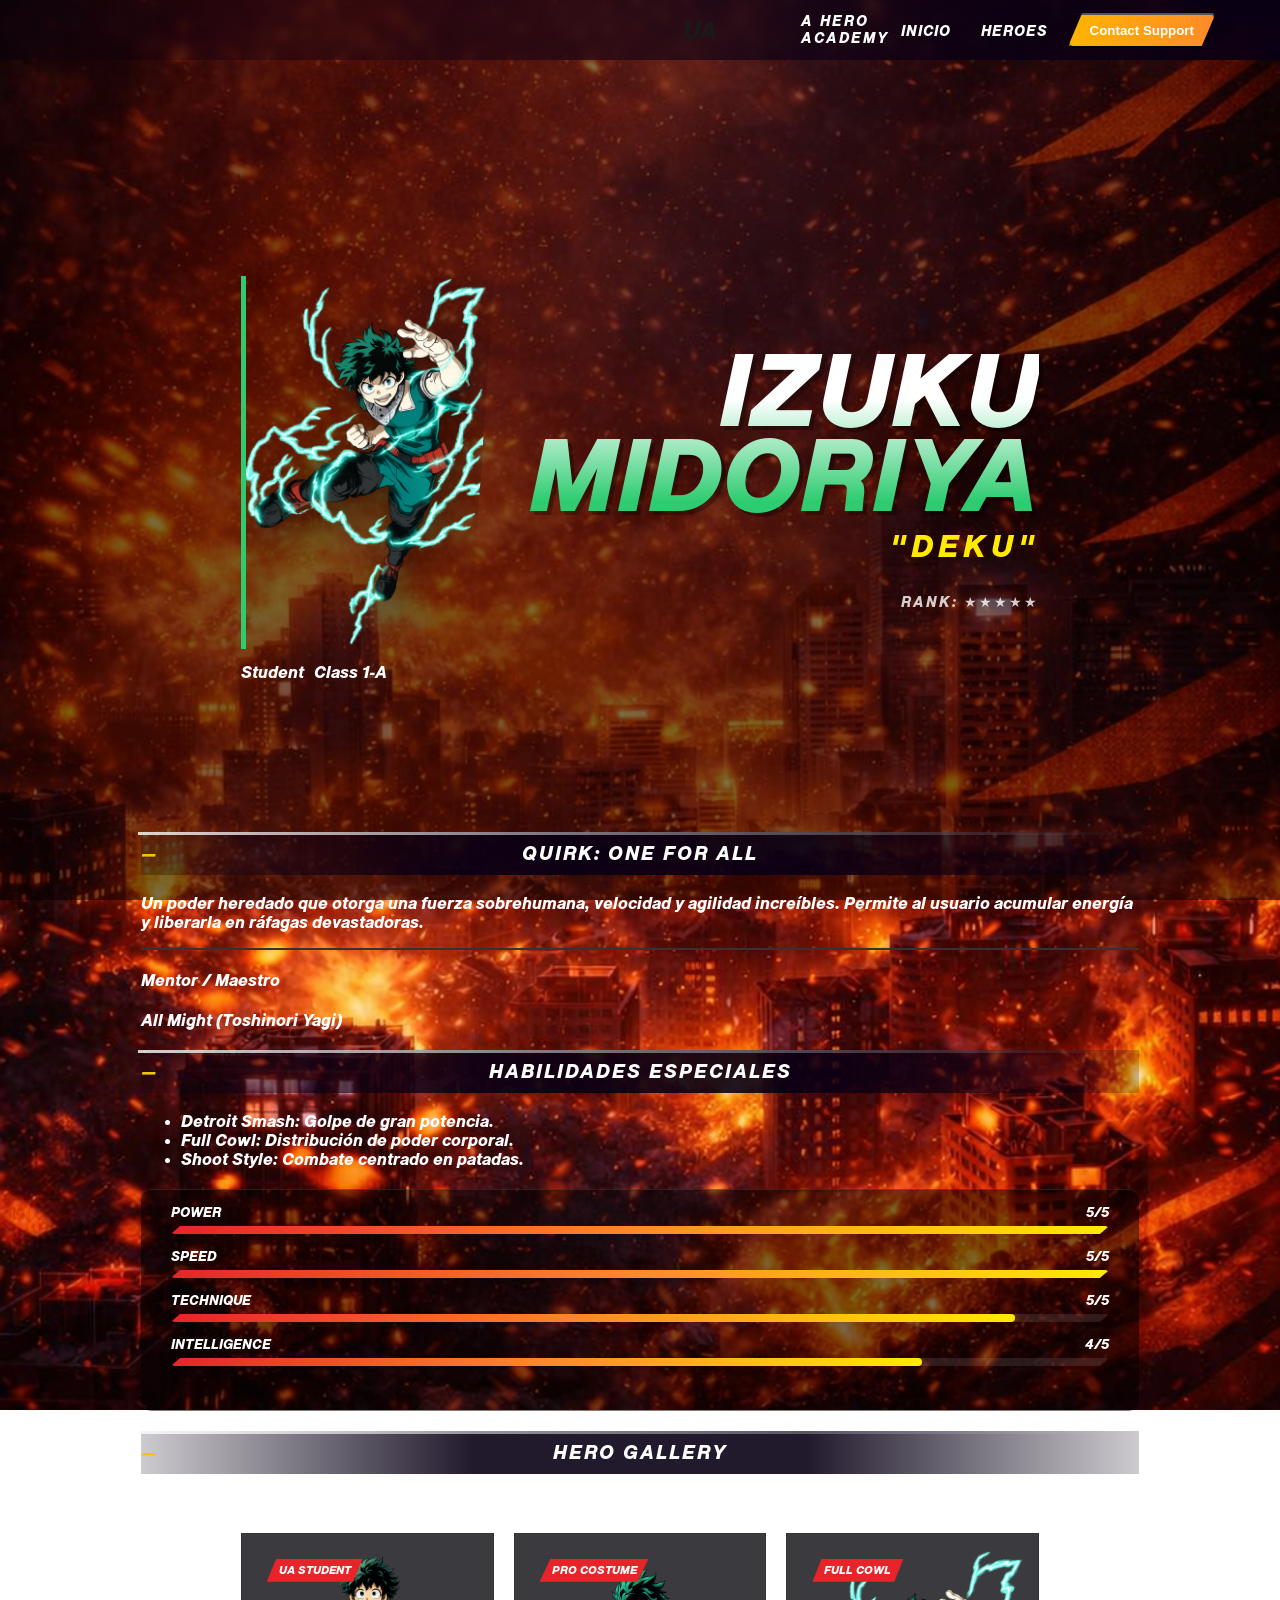
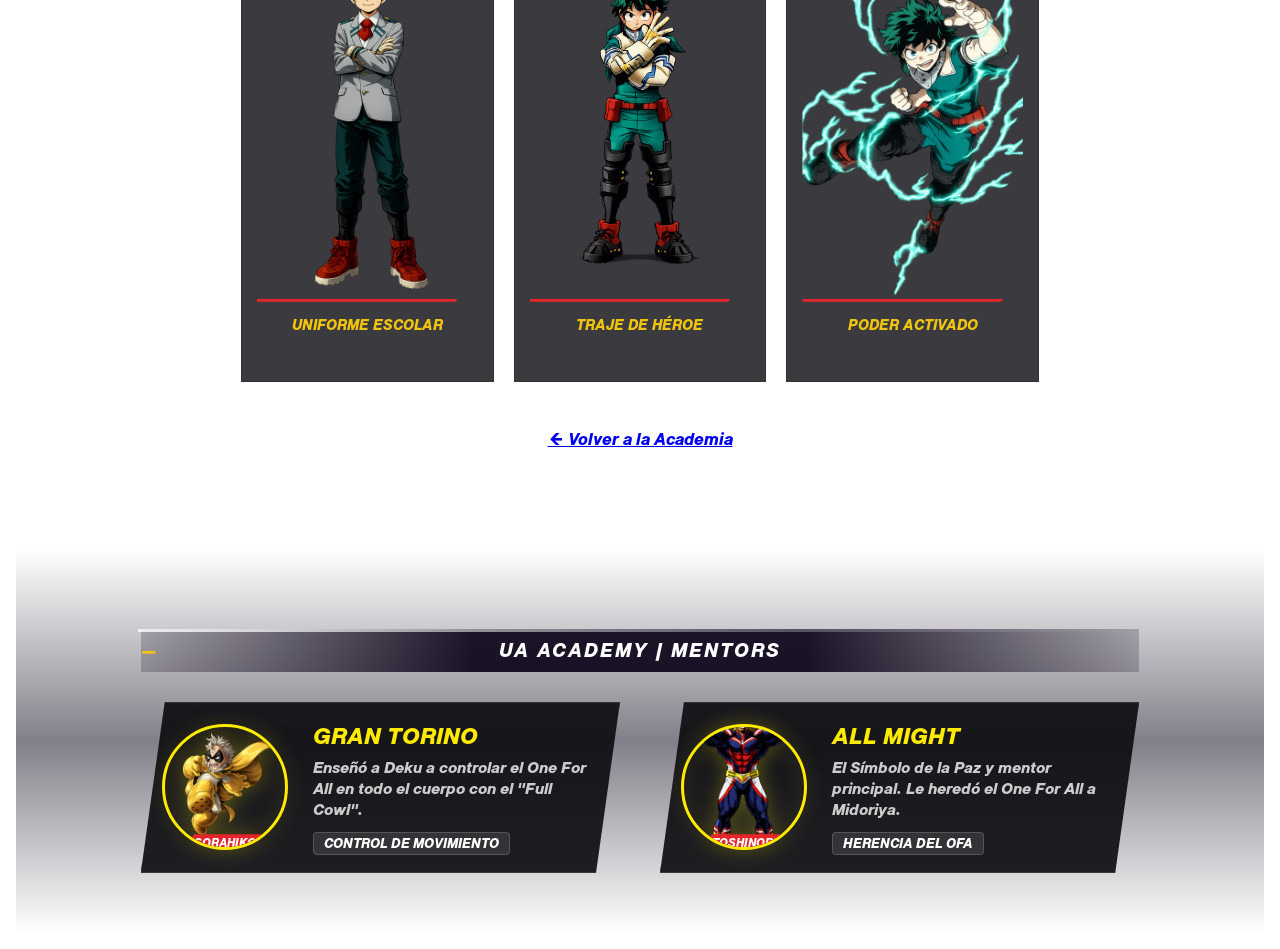
==== deku.html @ a1d75f73 "esteeee aja" ====
<!doctype html>
<html lang="es">
  <head>
    <meta charset="UTF-8" />
    <meta name="viewport" content="width=device-width, initial-scale=1.0" />
    <title>Hero Profile | Izuku Midoriya</title>
    <link rel="stylesheet" href="styles.css" />
  </head>
  <body>
    <div class="navbar">
      <div class="logo">
        <span class="UA">UA</span>
        <span class="aHero">A HERO ACADEMY</span>
      </div>
      <ul class="nav">
        <li><a href="Main.html#Inicio">Inicio</a></li>
        <li><a href="Main.html#Heroes">Heroes</a></li>
      </ul>
      <a href="Main.html#Contacto"
        ><button class="join">Contact Support</button></a
      >
    </div>

    <div class="container">
      <section class="hero-profile-section">
       <section class="hero-profile-section">
    <div class="profile-header-split">
        <div class="profile-img-side">
            <img src="IMG/Mirrodilla/Deku_action.jpg" alt="Izuku Midoriya" class="main-hero-img" />
            <div class="hero-tags-overlay">
                <span class="tag">Student</span>
                <span class="tag">Class 1-A</span>
            </div>
        </div>

        <div class="profile-name-side">
            <h1 class="hero-name-giant">Izuku<br>Midoriya</h1>
            <p class="hero-alias-sub">"DEKU"</p>
            <div class="rank-stars">RANK: ★★★★★</div>
        </div>
    </div>
    
    </section>

        <div class="profile-details">
          <div class="detail-card">
            <h3>Quirk: One For All</h3>
            <p>
              Un poder heredado que otorga una fuerza sobrehumana, velocidad y
              agilidad increíbles. Permite al usuario acumular energía y
              liberarla en ráfagas devastadoras.
            </p>
            <hr style="border: 0.5px solid #333; margin: 15px 0" />
            <h4>Mentor / Maestro</h4>
            <p><strong>All Might</strong> (Toshinori Yagi)</p>
          </div>

       <div class="detail-card">
    <h3>Habilidades Especiales</h3>
    <ul>
        <li><strong>Detroit Smash:</strong> Golpe de gran potencia.</li>
        <li><strong>Full Cowl:</strong> Distribución de poder corporal.</li>
        <li><strong>Shoot Style:</strong> Combate centrado en patadas.</li>
    </ul>

   <div class="stats-container">
    <div class="stat-row">
        <div class="stat-label"><span>Power</span> <span>5/5</span></div>
        <div class="bar-bg">
            <div class="bar-fill bar-bakugo" style="width: 100%;"></div>
        </div>
    </div>
    
    <div class="stat-row">
        <div class="stat-label"><span>Speed</span> <span>5/5</span></div>
        <div class="bar-bg">
            <div class="bar-fill bar-bakugo" style="width: 100%;"></div>
        </div>
    </div>
    
    <div class="stat-row">
        <div class="stat-label"><span>Technique</span> <span>5/5</span></div>
        <div class="bar-bg">
            <div class="bar-fill bar-bakugo" style="width: 90%;"></div>
        </div>
    </div>

    <div class="stat-row">
        <div class="stat-label"><span>Intelligence</span> <span>4/5</span></div>
        <div class="bar-bg">
            <div class="bar-fill bar-bakugo" style="width: 80%;"></div>
        </div>
    </div>
</div>
</div>

        <div class="hero-gallery">
          <h3>
            <span class="why">Hero </span><span class="choose">Gallery</span>
          </h3>
          <div class="gallery-container">
            <div class="gallery-card">
              <div class="gallery-frame">
                <img src="IMG/Mirrodilla/Deku_UA.webp" alt="Uniforme Escolar" />
                <div class="badge-label">UA Student</div>
              </div>
              <p>Uniforme Escolar</p>
            </div>

            <div class="gallery-card">
              <div class="gallery-frame">
                <img
                  src="IMG/Mirrodilla/Deku_Uniform.jpg"
                  alt="Traje de Héroe"
                />
                <div class="badge-label">Pro Costume</div>
              </div>
              <p>Traje de Héroe</p>
            </div>

            <div class="gallery-card power-active">
              <div class="gallery-frame">
                <img
                  src="IMG/Mirrodilla/Deku_action.jpg"
                  alt="Quirk Activado"
                />
                <div class="badge-label">Full Cowl</div>
              </div>
              <p>Poder Activado</p>
            </div>
          </div>
        </div>

        <div
          class="back-button-container"
          style="text-align: center; margin-top: 40px"
        >
          <a href="Main.html#Heroes" class="btn-back">← Volver a la Academia</a>
        </div>
      </section>
      <section class="hero-mentors-section">
        <h3 class="gallery-title">UA Academy | Mentors</h3>

        <div class="mentors-grid">
          <div class="mentor-card">
            <div class="mentor-img-frame">
              <img
                src="IMG/Mirrodilla/GranTorino.jpg"
                alt="Gran Torino"
                class="mentor-img"
              />
              <div class="mentor-badge">SoraHiko</div>
            </div>
            <div class="mentor-info">
              <h4>Gran Torino</h4>
              <p>
                Enseñó a Deku a controlar el One For All en todo el cuerpo con
                el "Full Cowl".
              </p>
              <span class="specialty">Control de Movimiento</span>
            </div>
          </div>

          <div class="mentor-card">
            <div class="mentor-img-frame">
              <img
                src="IMG/Mirrodilla/All_Might.jpg"
                alt="All Might"
                class="mentor-img"
              />
              <div class="mentor-badge">Toshinori</div>
            </div>
            <div class="mentor-info">
              <h4>All Might</h4>
              <p>
                El Símbolo de la Paz y mentor principal. Le heredó el One For
                All a Midoriya.
              </p>
              <span class="specialty">Herencia del OFA</span>
            </div>
          </div>
        </div>
      </section>
    </div>
  </body>
</html>
---- styles.css ----
html {
  scroll-behavior: smooth;
}
@font-face {
  font-family: "Sublima";
  src: url(sublima/Sublima-ExtraBoldItalic.otf) format("opentype");
}

@media (max-width: 768px) {
  .navbar {
    padding: 0 10px;
    height: auto;
    padding: 10px 0;
  }
  .nav {
    gap: 12px;
  }

  .nav a {
    font-size: 10px;
  }

  .join {
    padding: 5px 12px;
    margin-left: 5px;
  }
}
body {
  margin: 0;
  padding: 0;
  background-image: url("IMG/Fondo.png");
  background-size: cover;
  background-position: center;
  background-repeat: no-repeat;
  background-attachment: fixed;
  font-family: "Sublima", sans-serif;
  overflow-x: hidden;
  overflow-y: auto;
}
.container {
  max-width: 100%;
  padding: 1rem;
  box-sizing: border-box;
}

body::before {
  content: "";
  position: fixed;
  top: 0;
  left: 0;
  width: 100%;
  height: 100%;
  background: rgba(0, 0, 0, 0.5);
  z-index: -1;
}
.navbar {
  font-family: "Sublima", sans-serif;
  display: flex;
  justify-content: flex-end;
  align-items: center;
  background: linear-gradient(to right, #08001534, #080015e5);
  position: fixed;
  top: 0;
  width: 100%;
  height: 60px;
  padding: 0 5%;
  z-index: 1000;
  box-sizing: border-box;
  backdrop-filter: blur(5px);
}

.UA {
  width: 100px;
  height: auto;
  color: rgb(255, 138, 42);
  font-size: 30px;
}
.aHero {
  width: 100px;
  height: auto;
  color: white;
}
.nav {
  display: flex;
  align-items: center;
  gap: 30px;
  list-style: none;
  margin: 0;
  padding: 0;
}
.nav a:hover {
  color: #ff8a2a;
  text-shadow: 0 0 10px rgba(255, 138, 42, 0.5);
}

.join {
  background: linear-gradient(90deg, #ffb400, #ff8a2a);
  color: white !important;
  padding: 8px 20px;
  border-radius: 5px;
  font-weight: 900;
  clip-path: polygon(10% 0, 100% 0, 90% 100%, 0 100%);
  margin-left: 20px;
}
.nav a {
  color: white;
  text-decoration: none;
  font-size: 14px;
  text-transform: uppercase;
  letter-spacing: 1px;
  transition: 0.3s;
}
.titulo {
  font-family: "Sublima", sans-serif;
  font-style: italic;
  text-transform: uppercase;
  line-height: 0.9;
  margin: 0;
}
.Become,
.the,
.Next {
  color: white;
  font-size: 70px;
  display: inline-block;
  text-shadow: 4px 4px 0px rgba(0, 0, 0, 0.5);
}
.Great,
.Hero {
  font-size: 85px;
  font-weight: 900;
  display: inline-block;

  background: linear-gradient(to bottom, #ffea00, #ff8a2a);

  -webkit-background-clip: text;
  background-clip: text;

  -webkit-text-fill-color: transparent;
  color: transparent;

  filter: drop-shadow(6px 6px 0px #000000);
}
.logo {
  color: white;
  font-weight: 900;
  font-style: italic;
  display: flex;
  align-items: center;
  gap: 10px;
}
.UA {
  font-size: 24px;
  padding: 2px 8px;
  color: #1a1a1a;
  border-radius: 4px;
}
.aHero {
  font-size: 14px;
  letter-spacing: 2px;
}
.titulo::after {
  content: "";
  display: block;
  width: 60%;
  height: 4px;
  margin-top: 15px;
  background: linear-gradient(to right, #2ecc71, #27ae60, transparent);
  clip-path: polygon(0 50%, 5% 0, 95% 0, 100% 50%, 95% 100%, 5% 100%);
  box-shadow: 0 0 10px rgba(46, 204, 113, 0.6);
}

.header {
  display: flex;
  align-items: center;
  position: relative;
  min-height: 85vh;
  padding: 0 10%;
  overflow: visible;
}
.header-info {
  flex: 0 0 50%;
  text-align: left;
  z-index: 2;
}
.header-info h1 {
  line-height: 0.9;
  margin: 0;
  text-transform: uppercase;
  font-style: italic;
}
.descripcion {
  color: white;
  font-size: 20px;
  margin-top: 20px;
}

.DekuAction1 {
  position: absolute;
  top: 5%;
  right: -5%;
  width: 60%;
  max-width: 650px;
  height: auto;
  z-index: 5;
  pointer-events: none;
  filter: drop-shadow(-20px 10px 50px rgba(208, 255, 250, 0.8));
}

.button_inicio {
  display: flex;
  gap: 15px;
  margin-top: 25px;
}

.button_inicio button {
  font-family: "Sublima", sans-serif;
  font-weight: 900;
  text-transform: uppercase;
  padding: 12px 25px;
  cursor: pointer;
  transition: 0.3s;
  border: none;
}
#vTraining {
  background: linear-gradient(135deg, #e62429, #a30000);
  color: white;
  clip-path: polygon(10% 0, 100% 0, 90% 100%, 0 100%);
}

#wTrailer {
  background: rgba(255, 255, 255, 0.1);
  color: white;
  border: 1px solid #555;
  clip-path: polygon(10% 0, 100% 0, 90% 100%, 0 100%);
  display: flex;
  align-items: center;
  gap: 8px;
}

#wTrailer span {
  width: 18px;
  height: 18px;
  border: 2px solid white;
  border-radius: 50%;
  display: flex;
  justify-content: center;
  align-items: center;
  font-size: 14px;
}

#vTrainging:hover,
#wTrailer:hover {
  filter: brightness(1.2);
  transform: scale(1.05);
}
.Stats {
  display: flex;
  justify-content: flex-start;
  padding: 10px 0;
  margin: 40px 0;
  color: white;
  background: linear-gradient(
    to right,
    #080015e5,
    #080015e5,
    #080015e5,
    #08001534
  );
}
.stat-item {
  display: flex;
  flex-direction: column;
  border-right: 1px solid rgba(255, 255, 255, 0.3);
  padding: 0 40px;
}
.nav-items {
  display: flex;
  flex-direction: column;
  border-right: 1px solid rgba(255, 255, 255, 0.3);
  padding: 0 40px;
}
.stat-item:last-child {
  border-right: none;
}
.istats {
  font-family: "Sublima", sans-serif;
  font-size: 15px;
  text-transform: uppercase;
  letter-spacing: 1px;
  color: #ccc;
}
.sstats {
  font-family: "Sublima", sans-serif;
  font-size: 32px;
  font-weight: 900;
  margin-bottom: 5px;
}

.featured {
  display: grid;
  grid-template-columns: repeat(auto-fit, minmax(250px, 1fr));
  gap: 1rem;
  padding: 40px 10%;
}

h3 {
  text-align: center;
  color: white;
  margin-top: 20px;
  padding: 10px 0;
  position: relative;
  text-transform: uppercase;
  background: linear-gradient(
    to right,
    #08001534,
    #080015e5,
    #080015e5,
    #08001534
  );
  text-transform: uppercase;
  letter-spacing: 2px;
}
h3::before {
  content: "";
  position: absolute;
  top: 0;
  left: -3px;
  width: 100%;
  height: 3px;
  background: linear-gradient(to right, rgba(255, 255, 255, 0.8), transparent);
}
h3::after {
  content: "—";
  position: absolute;
  left: 0;
  color: #f1c40f;
  font-weight: bold;
}

.program_cards_container {
  display: grid;
  grid-template-columns: repeat(12, 1fr);
  grid-auto-rows: minmax(250px, auto);
  gap: 20px;
  padding: 40px 10%;
}

/*marco*/
.program_item {
  position: relative;
  overflow: hidden;
  border: 2px solid #333;
  border-radius: 12px;
  background: #000;
  height: 100%;
}
.program_item {
  border: 2px solid #333;
  border-radius: 12px;
  overflow: hidden;
  position: relative;
  background: #000;
  transition: border-color 0.3s ease;
}
.frame-3-up {
  grid-column: span 4;
}
.why_choose p,
.hero-info p {
  position: relative;
  padding-left: 15px;
}

.frame-4-down {
  grid-column: span 3;
}

.program_img {
  width: 100%;
  height: 100%;
  object-fit: cover;
  display: block;
  transition: transform 0.6s ease;
}

/*degradooo*/
.program_overlay {
  position: absolute;
  top: 0;
  left: 0;
  width: 100%;
  height: 100%;
  background: linear-gradient(
    to top,
    rgba(0, 0, 0, 0.9) 20%,
    rgba(0, 0, 0, 0.5),
    transparent
  );
  display: flex;
  flex-direction: column;
  align-items: flex-end;
  padding: 20px;
  box-sizing: border-box;
  opacity: 0;
  transition: opacity 0.3s ease;
  pointer-events: none;
}
.program_overlay h4 {
  color: white;
  margin: 0;
  font-family: "Sublima", sans-serif;
  text-transform: uppercase;
  font-size: 1.2rem;
  line-height: 1.2;
  text-shadow: 2px 2px 4px rgba (0, 0, 0, 1);
}
.program_item:hover {
  border-color: #e62429;
}
.program_item:hover .program_overlay {
  opacity: 1;
}
.program_item:hover .program_img {
  transform: scale(1.1);
}
.hero-card {
  background: rgba(10, 10, 10, 0.95);
  border: 1px solid #333;
  border-radius: 12px;
  overflow: hidden;
  display: flex;
  flex-direction: column;
  transition:
    border-color 0.3s,
    transform 0.3s;
  filter: drop-shadow(-5px 5px 20px rgba(0, 0, 0, 0.8));
}

.hero-img {
  width: 100%;
  height: 100%;
  object-fit: cover;
  object-position: top;
  transition: transform 0.5s ease;
}
.hero-card:hover {
  border-color: #e62429;
  transform: translateY(-5px);
}

.hero-card:hover .hero-img {
  transform: scale(1.05);
}

.hero-img-container {
  width: 100%;
  height: 220px;
  overflow: hidden;
  position: relative;
}
.hero-card:hover .hero-img,
.program_item:hover .program_img {
  transform: scale(1.1);
}
.hero-info {
  padding: 20px;
  background: #0a0a0a;
  border-top: 1px solid #222;
}

.hero-name-banner {
  background: linear-gradient(90deg, #e62429, #a30000);
  color: white;
  margin: 0;
  padding: 10px 15px;
  font-family: "Sublima", sans-serif;
  font-size: 1.2rem;
  text-transform: uppercase;
  clip-path: polygon(0 0, 100% 0, 85% 100%, 0 100%);
  width: fit-content;
  min-width: 70%;
  position: relative;
  z-index: 2;
  margin-top: -20px;
}
.hero-info-content {
  background: #080808;
  padding: 15px;
  display: flex;
  justify-content: space-between;
  align-items: center;
}
.hero-stats-row p {
  margin: 2px 0;
  font-size: 0.8rem;
  color: #bbb;
}
.hero-stats-row span {
  color: white;
  font-weight: bold;
}
.stars {
  color: #ffb400 !important;
}

.btn-profile {
  background: #e62429;
  color: white;
  text-decoration: none;
  font-size: 0.7rem;
  padding: 5px 10px;
  border-radius: 4px;
  text-transform: uppercase;
  font-weight: bold;
  transition: 0.3s;
}
.btn-profile:hover {
  background: white;
  color: #e62429;
}
.hero-stats-m {
  margin-bottom: 15px;
}
.hero-stats-m p {
  font-size: 0.85rem;
  color: #888;
  margin: 4px 0;
  text-transform: uppercase;
  letter-spacing: 1px;
}

.hero-info p {
  font-family: "Sublima", sans-serif;
  font-size: 18px;
  margin: 0.25rem 0;
  color: white;
}

.learn-more {
  width: 100%;
  padding: 10px;
  background: linear-gradient(90deg, #e62429, #8b0000);
  border: none;
  color: white;
  font-family: "Sublima", sans-serif;
  font-weight: bold;
  cursor: pointer;
  text-transform: uppercase;
  clip-path: polygon(5% 0, 100% 0, 95% 100%, 0 100%);
  transition: filter 0.3s;
}

.whyUA {
  display: flex;
  grid-template-columns: repeat(auto-fit, minmax(700px, 1fr));
  gap: 50px;
  margin: 0 auto;
  max-width: 1000px;
  text-align: center;
  align-items: center;
  background: linear-gradient(
    to right,
    #08001534,
    #080015e5,
    #080015e5,
    #08001534
  );
}

.huh {
  display: flex;
  flex-direction: column;
  align-items: center;
  justify-content: center;
  text-align: center;
  padding: 20px;
  color: white;
  font-family: "Sublima", sans-serif;
}
.whyUA img {
  max-width: 100px;
  height: auto;
  margin-bottom: 10px;
}

.feature p {
  font-size: 1.2rem;
  margin: 0;
}

/* forms */

.Contacto {
  padding: 60px 10%;
  background: transparent;
}

#contact-form-container {
  background: rgba(10, 10, 15, 0.9);
  border: 1px solid #1a1a1a;
  padding: 30px;
  position: relative;
  border-left: 4px solid #e62429;
}
.form-row {
  display: flex;
  align-items: stretch;
  margin-bottom: 15px;
  gap: 10px;
}

.form-row label {
  flex: 0 0 150px;
  background: #0d1117;
  color: #fff;
  display: flex;
  align-items: center;
  padding: 0 15px;
  font-family: "Sublima", sans-serif;
  font-size: 13px;
  text-transform: uppercase;
  font-weight: bold;
  clip-path: polygon(0 0, 90% 0, 100% 100%, 0 100%);
}

.form-row input,
.form-row textarea {
  flex: 1;
  background: #c5c9d1;
  border: none;
  padding: 15px;
  color: #1a1a1a;
  font-family: Arial, Helvetica, sans-serif;
  font-weight: bold;
  outline: none;
  clip-path: polygon(2% 0, 100% 0, 100% 100%, 0 100%);
  transition: background 0.3s;
}
.form-row input:focus,
.form-row textarea:focus {
  background: #ffffff;
}

.button-wrapper {
  display: flex;
  justify-content: flex-end;
  margin-top: 20px;
}

.enviar {
  background: linear-gradient(to bottom, #e62429, #8b0000);
  color: white;
  border: none;
  padding: 12px 30px;
  font-family: "Sublima", sans-serif;
  font-weight: 900;
  text-transform: uppercase;
  cursor: pointer;
  clip-path: polygon(10% 0, 100% 0, 90% 100%, 0 100%);
  box-shadow: 0 4px 0 #5a0000;
  transition: transform 0.1s;
}

.enviar:active {
  transform: translateY(2px);
  box-shadow: 0 2px 0 #5a0000;
}

@media (max-width: 768px) {
  .form-row {
    flex-direction: column;
    gap: 5px;
  }
  .form-row label {
    flex: none;
    clip-path: none;
    padding: 10px;
  }
  .form-row input,
  .form-row textarea {
    clip-path: none;
  }
}

.modal {
  display: none;
  position: fixed;
  top: 0;
  left: 0;
  width: 100%;
  height: 100%;
  background: rgba(0, 0, 0, 0.8);
  justify-content: center;
  align-items: center;
  z-index: 2000;
}

/*Individuales
/* Contenedor dividido para la cabecera */
.profile-header-split {
  display: flex;
  align-items: center;
  justify-content: space-between;
  gap: 40px;
  padding: 20px 0;
  margin-bottom: 50px;
}

/* Lado Izquierdo: Imagen */
.profile-img-side {
  flex: 1;
  position: relative;
}

.main-hero-img {
  width: 100%;
  max-width: 450px;
  height: auto;
  border-left: 5px solid #2ecc71; /* Verde Deku */
  filter: drop-shadow(10px 10px 20px rgba(0, 0, 0, 0.5));
  clip-path: polygon(0 0, 100% 0, 90% 100%, 0% 100%);
}

.hero-tags-overlay {
  margin-top: 10px;
  display: flex;
  gap: 10px;
}

/* Lado Derecho: Nombre Gigante */
.profile-name-side {
  flex: 1.5;
  text-align: right; /* Alineado a la derecha */
}

.hero-name-giant {
  font-family: "Sublima", sans-serif;
  font-size: 100px; /* Tamaño grande */
  font-weight: 900;
  text-transform: uppercase;
  line-height: 0.85;
  margin: 0;
  font-style: italic;

  /* Efecto de Degradado en el Texto */
  background: linear-gradient(to bottom, #ffffff 30%, #2ecc71 90%);
  -webkit-background-clip: text;
  background-clip: text;
  -webkit-text-fill-color: transparent;
  color: transparent;

  filter: drop-shadow(4px 4px 0px rgba(0, 0, 0, 0.3));
}

.hero-alias-sub {
  font-size: 30px;
  color: #ffea00; /* Amarillo */
  font-weight: bold;
  letter-spacing: 5px;
  margin-top: 10px;
}

.rank-stars {
  color: #fff;
  font-size: 14px;
  letter-spacing: 2px;
  opacity: 0.8;
}

/* Ajuste para Móviles */
@media (max-width: 768px) {
  .profile-header-split {
    flex-direction: column;
    text-align: center;
  }
  .profile-name-side {
    text-align: center;
  }
  .hero-name-giant {
    font-size: 60px;
  }
}
.hero-profile-section {
  padding: 120px 10% 60px;
  color: white;
}

.profile-header {
  display: flex;
  align-items: center;
  gap: 50px;
  background: rgba(8, 0, 21, 0.8);
  padding: 40px;
  border-left: 6px solid #ffea00;
  clip-path: polygon(0 0, 100% 0, 95% 100%, 0% 100%);
  margin-bottom: 50px;
}

.profile-img-main {
  width: 300px;
  height: 300px;
  object-fit: cover;
  border: 4px solid #ff8a2a;
  filter: drop-shadow(0 0 20px rgba(255, 138, 42, 0.4));
}

.hero-name {
  font-size: 4rem;
  margin: 0;
  background: linear-gradient(to bottom, #ffea00, #ff8a2a);
  -webkit-background-clip: text;
  background-clip: text;
  -webkit-text-fill-color: transparent;
}

.hero-tags .tag {
  background: #e62429;
  padding: 5px 15px;
  font-size: 0.9rem;
  font-weight: bold;
  margin-right: 10px;
  clip-path: polygon(10% 0, 100% 0, 90% 100%, 0 100%);
}

/* STATS BARS */
.stats-container {
  background: rgba(0, 0, 0, 0.5);
  padding: 30px;
  border-radius: 10px;
}

.stat-row {
  margin-bottom: 20px;
}

.stat-label {
  display: flex;
  justify-content: space-between;
  margin-bottom: 8px;
  font-weight: bold;
  text-transform: uppercase;
}

.bar-bg {
  background: #333;
  height: 12px;
  width: 100%;
  clip-path: polygon(1% 0, 100% 0, 99% 100%, 0 100%);
}

.bar-fill {
  height: 100%;
  background: linear-gradient(90deg, #ffea00, #ff8a2a);
  box-shadow: 0 0 15px rgba(255, 234, 0, 0.5);
}

/*individuaaaal*/
.gallery-container {
  display: grid;
  grid-template-columns: repeat(3, 1fr);
  gap: 20px;
  padding: 40px 10%;
  align-items: start;
}
.gallery-card {
  background: rgba(10, 10, 15, 0.8);
  border: 1px solid #333;
  padding: 15px;
  text-align: center;
  display: flex;
  flex-direction: column;
  height: 100%; /* Importante para que midan lo mismo */
  transition: 0.3s;
}

.gallery-frame {
  position: relative;
  width: 100%;
  /* ALTURA FIJA: Esto obliga a que todas midan igual visualmente */
  height: 350px;
  overflow: hidden;
  border-bottom: 3px solid #e62429;
  /* Mantenemos tu clip-path estilo UA */
  clip-path: polygon(0 0, 100% 0, 100% 90%, 90% 100%, 0 100%);
}
.gallery-frame img {
  width: 100%;
  height: 100%;

  object-fit: cover;
  object-position: center; /* Centra el recorte */
  transition: transform 0.5s;
}
.badge-label {
  position: absolute;
  top: 10px;
  left: 10px;
  background: #e62429;
  color: white;
  padding: 5px 12px;
  font-size: 11px;
  font-weight: 900;
  text-transform: uppercase;
  clip-path: polygon(10% 0, 100% 0, 90% 100%, 0 100%);
  z-index: 2;
}
.gallery-card p {
  color: #f1c40f;
  font-family: "Sublima", sans-serif;
  text-transform: uppercase;
  margin-top: 15px;
  margin-bottom: 0;
  font-weight: bold;
  font-size: 14px;
}
.gallery-card:hover img {
  transform: scale(1.1);
}
.power-active:hover {
  border-color: #ffea00;
  box-shadow: 0 0 20px rgba(255, 234, 0, 0.4);
}

/* RESPONSIVE: Para que no se aplasten en celular */
@media (max-width: 992px) {
  .gallery-container {
    /* En tablets, 2 columnas */
    grid-template-columns: repeat(2, 1fr);
  }
}
@media (max-width: 600px) {
  .gallery-container {
    /* En celulares, 1 columna (vertical) */
    grid-template-columns: 1fr;
  }
  .gallery-frame {
    height: 250px; /* Reducimos la altura en móvil */
  }
}
.hero-mentors-section {
  padding: 60px 10%;
  margin-top: 40px;
  background: linear-gradient(
    to bottom,
    transparent,
    rgba(8, 0, 21, 0.5),
    transparent
  );
}

.mentors-grid {
  display: grid;
  /* Dos columnas iguales para los maestros */
  grid-template-columns: repeat(2, 1fr);
  gap: 40px;
  margin-top: 30px;
}

.mentor-card {
  display: flex;
  align-items: center;
  gap: 25px;
  background: rgba(10, 10, 15, 0.9);
  border: 1px solid #333;
  padding: 20px;
  clip-path: polygon(5% 0, 100% 0, 95% 100%, 0 100%); /* Marco recortado */
  transition: 0.3s;
}

.mentor-img-frame {
  position: relative;
  width: 120px;
  height: 120px;
  flex-shrink: 0;
  border-radius: 50%;
  overflow: hidden;
  border: 3px solid #ffea00; /* Borde amarillo UA */
  filter: drop-shadow(0 0 10px rgba(255, 234, 0, 0.3));
}

.mentor-img {
  width: 100%;
  height: 100%;
  object-fit: cover; /* ¡VITAL! Evita que se deforme */
  object-position: center; /* Centra el rostro */
}

.mentor-badge {
  position: absolute;
  bottom: -5px;
  left: 50%;
  transform: translateX(-50%);
  background: #e62429;
  color: white;
  padding: 2px 8px;
  font-size: 0.7rem;
  font-weight: bold;
  text-transform: uppercase;
  clip-path: polygon(10% 0, 100% 0, 90% 100%, 0 100%);
}

.mentor-info h4 {
  color: #ffea00;
  margin: 0 0 8px 0;
  font-size: 1.4rem;
  text-transform: uppercase;
}

.mentor-info p {
  color: #ccc;
  font-size: 0.95rem;
  margin: 0 0 12px 0;
  line-height: 1.4;
}

.specialty {
  background: rgba(255, 255, 255, 0.1);
  color: white;
  padding: 4px 10px;
  font-size: 0.8rem;
  border-radius: 4px;
  border: 1px solid #555;
  text-transform: uppercase;
}

.mentor-card:hover {
  border-color: #ffea00;
  transform: scale(1.02);
  background: rgba(15, 15, 20, 0.95);
}

@media (max-width: 768px) {
  .mentors-grid {
    grid-template-columns: 1fr;
    gap: 20px;
  }
  .mentor-card {
    flex-direction: column;
    text-align: center;
    padding: 30px;
    clip-path: none;
    border-radius: 12px;
  }
}

.stats-container {
  margin-top: 20px;
  padding-top: 15px;
  border-top: 1px solid rgba(255, 255, 255, 0.1);
}

.stat-row {
  margin-bottom: 12px;
}

.stat-label {
  display: flex;
  justify-content: space-between;
  font-size: 12px;
  text-transform: uppercase;
  margin-bottom: 4px;
  color: #ffea00;
}

.bar-bg {
  background: rgba(255, 255, 255, 0.1);
  height: 8px;
  border-radius: 4px;
  overflow: hidden;
}

.bar-fill {
  height: 100%;
  background: linear-gradient(90deg, #ff8a2a, #ffea00);
  box-shadow: 0 0 10px rgba(255, 138, 42, 0.5);
  transition: width 1s ease-in-out;
}

.gradient-bakugo {
  background: linear-gradient(
    to bottom,
    #ffffff 20%,
    #ff8a2a 70%,
    #e62429 100%
  );
  -webkit-background-clip: text;
  background-clip: text;
  -webkit-text-fill-color: transparent;
  color: transparent; /* Fallback */
}
/* Contenedor general de stats */
.stats-container {
  margin-top: 20px;
}

.stat-row {
  margin-bottom: 15px;
}

.stat-label {
  display: flex;
  justify-content: space-between;
  font-size: 13px;
  font-weight: bold;
  text-transform: uppercase;
  color: #fff;
  margin-bottom: 5px;
}

.bar-bakugo {
  height: 100%;
  background: linear-gradient(90deg, #e62429, #ff8a2a, #ffea00);
  box-shadow: 0 0 15px rgba(255, 138, 42, 0.5);
  border-radius: 5px;
  transition: width 1.5s cubic-bezier(0.1, 0.7, 1, 0.1);
}
.bar-bakugo {
  height: 100%;
  background: linear-gradient(
    90deg,
    #e62429,
    #ff8a2a,
    #ffea00
  ); /* Rojo a Amarillo */
  box-shadow: 0 0 10px rgba(255, 138, 42, 0.4);
  border-radius: 5px;
}
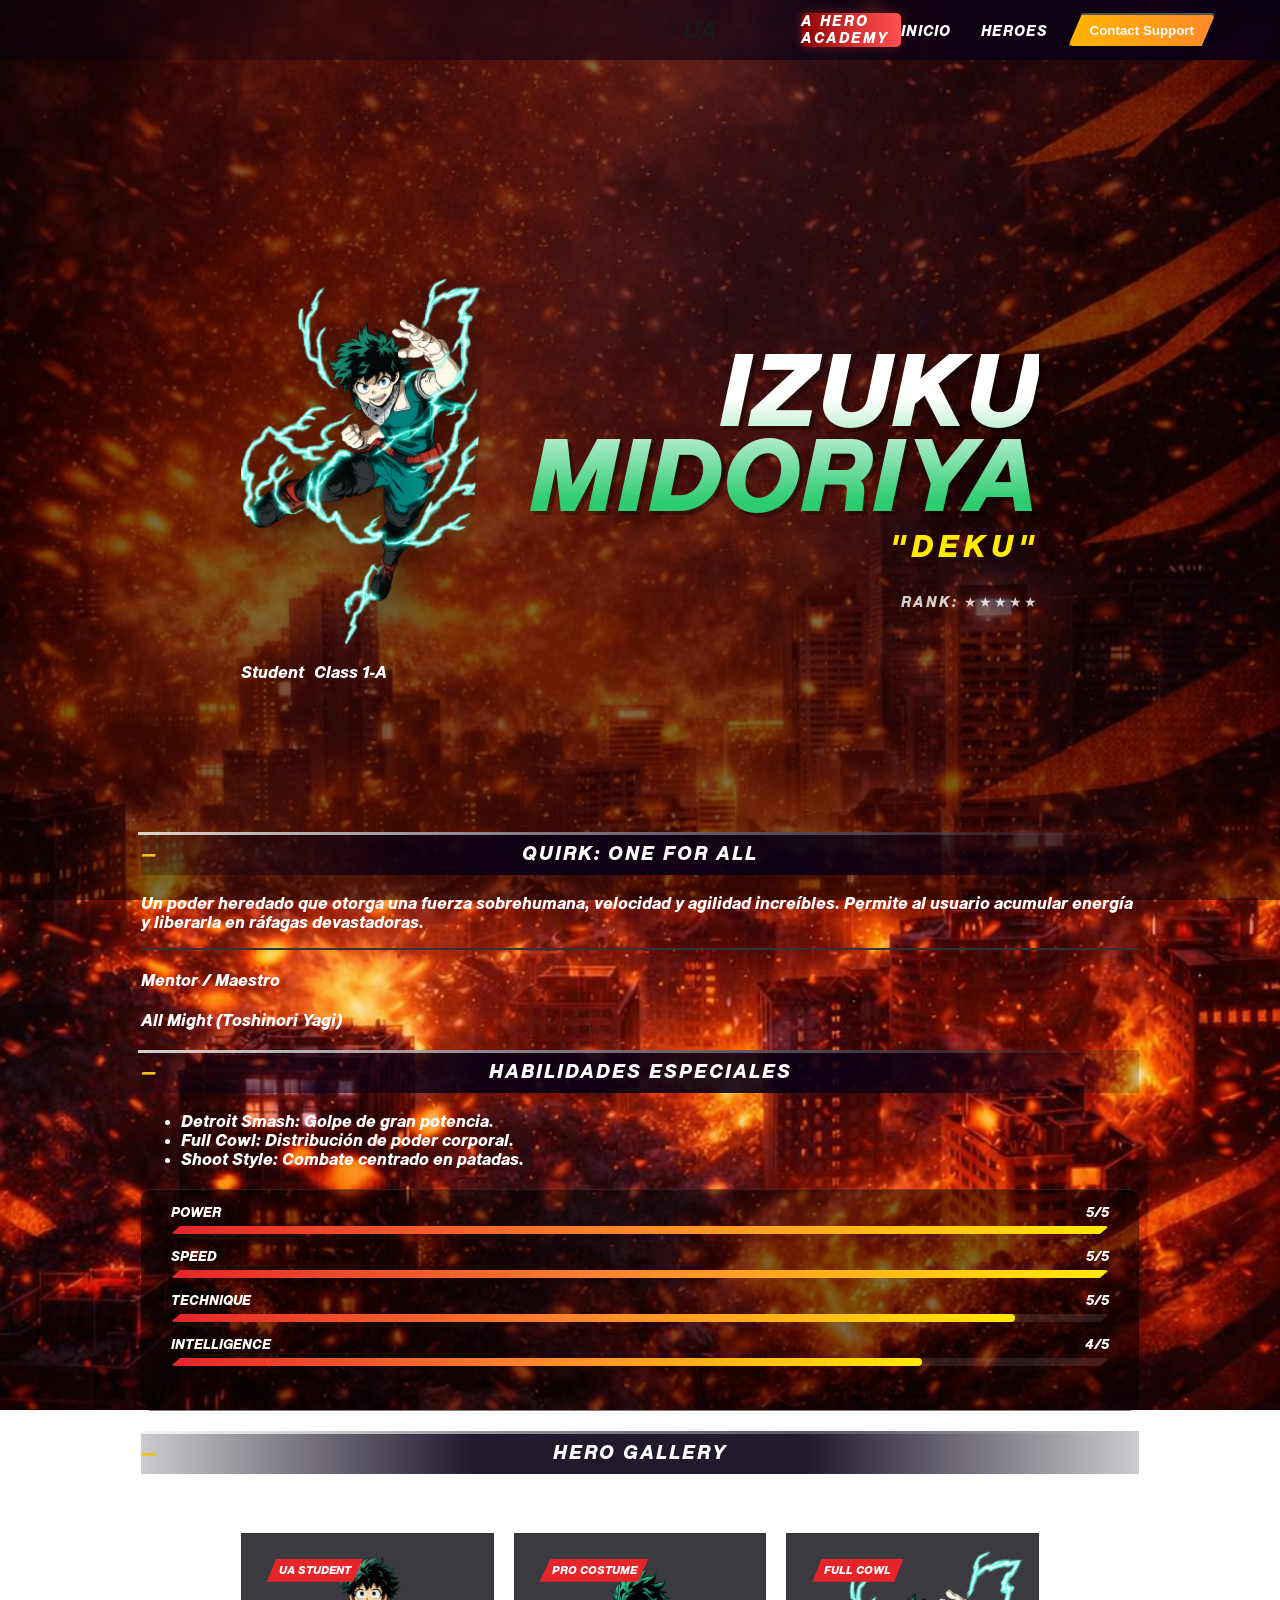
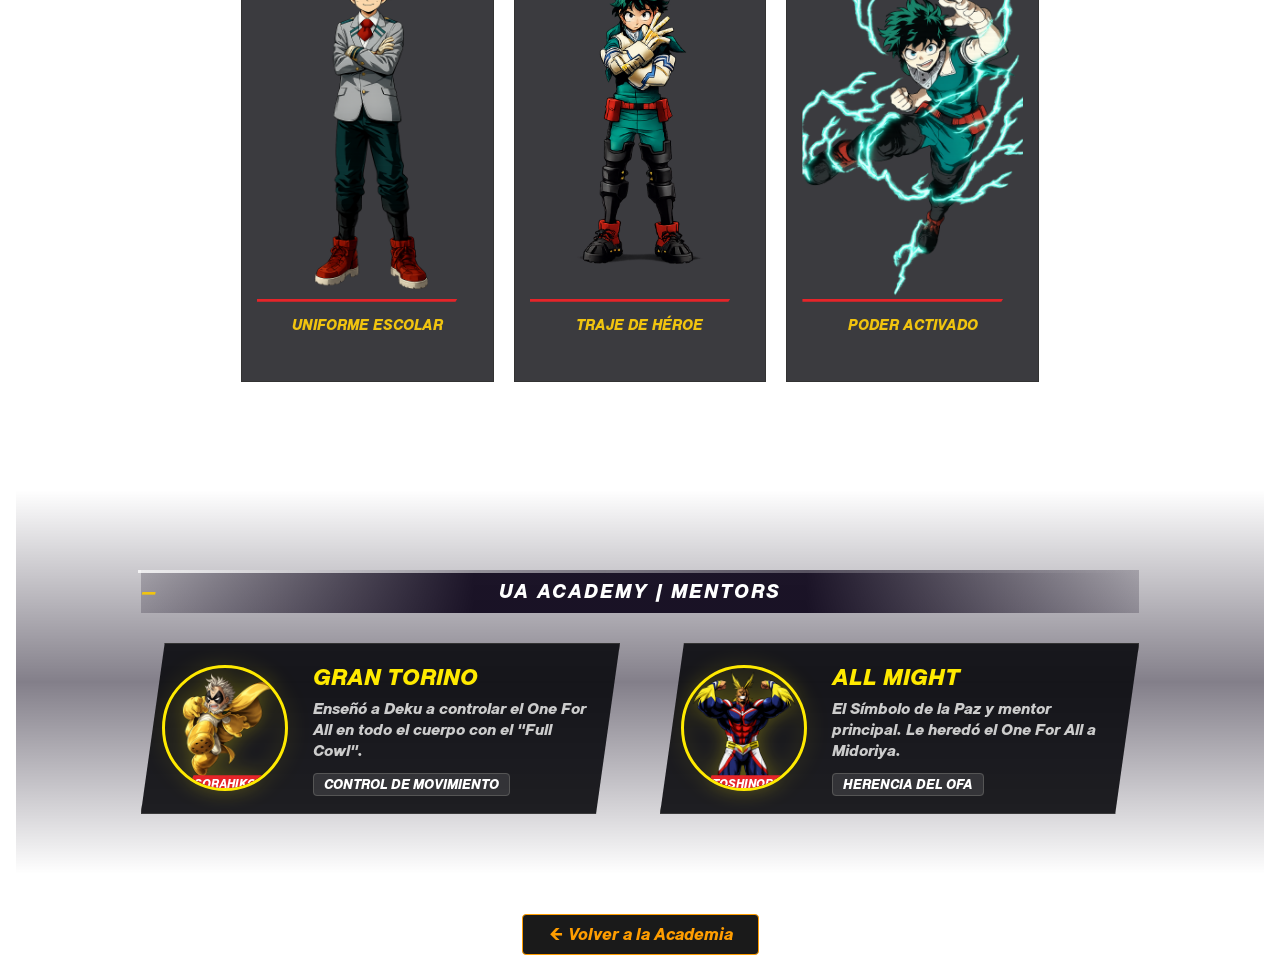
==== commit 4af8e397: "l" ====
--- a/deku.html
+++ b/deku.html
@@ -131,12 +131,7 @@
           </div>
         </div>
 
-        <div
-          class="back-button-container"
-          style="text-align: center; margin-top: 40px"
-        >
-          <a href="Main.html#Heroes" class="btn-back">← Volver a la Academia</a>
-        </div>
+       
       </section>
       <section class="hero-mentors-section">
         <h3 class="gallery-title">UA Academy | Mentors</h3>
@@ -181,6 +176,12 @@
           </div>
         </div>
       </section>
+       <div
+          class="back-button-container"
+          style="text-align: center; margin-top: 40px"
+        >
+          <a href="Main.html#Heroes" class="btn-back">← Volver a la Academia</a>
+        </div>
     </div>
   </body>
 </html>
--- a/styles.css
+++ b/styles.css
@@ -169,19 +169,27 @@
   clip-path: polygon(0 50%, 5% 0, 95% 0, 100% 50%, 95% 100%, 5% 100%);
   box-shadow: 0 0 10px rgba(46, 204, 113, 0.6);
 }
-
+.header-img {
+  flex: 1;
+  display: flex;
+  justify-content: center;
+  position: relative;
+  z-index: 10;
+}
 .header {
   display: flex;
   align-items: center;
-  position: relative;
-  min-height: 85vh;
-  padding: 0 10%;
+  justify-content: space-between;
+  padding: 50px 10%;
+  position: relative;
   overflow: visible;
-}
+  z-index: 10;
+}
+
 .header-info {
-  flex: 0 0 50%;
-  text-align: left;
+  flex: 1;
   z-index: 2;
+  position: relative;
 }
 .header-info h1 {
   line-height: 0.9;
@@ -196,15 +204,18 @@
 }
 
 .DekuAction1 {
-  position: absolute;
-  top: 5%;
-  right: -5%;
-  width: 60%;
-  max-width: 650px;
+  width: 110%;
+  max-width: 600px;
   height: auto;
-  z-index: 5;
-  pointer-events: none;
-  filter: drop-shadow(-20px 10px 50px rgba(208, 255, 250, 0.8));
+  margin-left: -80px;
+
+  filter: drop-shadow(20px 10px 30px rgba(0, 0, 0, 0.5));
+
+  transform: rotate(-2deg);
+  transition: transform 0.3s ease;
+}
+.DekuAction1:hover {
+  transform: scale(1.05) rotate(0deg);
 }
 
 .button_inicio {
@@ -267,19 +278,24 @@
     #080015e5,
     #08001534
   );
+  z-index: 1;
+  margin-top: -50px;
+  position: relative;
 }
 .stat-item {
+  display: flex;
+  flex-direction: column;
+  align-items: center;
+  text-align: center;
+  border-right: 1px solid rgba(255, 255, 255, 0.3);
+  padding: 0 40px;
+}
+.nav-items {
   display: flex;
   flex-direction: column;
   border-right: 1px solid rgba(255, 255, 255, 0.3);
   padding: 0 40px;
 }
-.nav-items {
-  display: flex;
-  flex-direction: column;
-  border-right: 1px solid rgba(255, 255, 255, 0.3);
-  padding: 0 40px;
-}
 .stat-item:last-child {
   border-right: none;
 }
@@ -295,6 +311,7 @@
   font-size: 32px;
   font-weight: 900;
   margin-bottom: 5px;
+  display: block;
 }
 
 .featured {
@@ -493,7 +510,7 @@
 }
 .hero-stats-row p {
   margin: 2px 0;
-  font-size: 0.8rem;
+  font-size: 0.6rem;
   color: #bbb;
 }
 .hero-stats-row span {
@@ -532,7 +549,7 @@
 
 .hero-info p {
   font-family: "Sublima", sans-serif;
-  font-size: 18px;
+  font-size: 15px;
   margin: 0.25rem 0;
   color: white;
 }
@@ -696,8 +713,7 @@
   z-index: 2000;
 }
 
-/*Individuales
-/* Contenedor dividido para la cabecera */
+/*Individuales*/
 .profile-header-split {
   display: flex;
   align-items: center;
@@ -707,7 +723,6 @@
   margin-bottom: 50px;
 }
 
-/* Lado Izquierdo: Imagen */
 .profile-img-side {
   flex: 1;
   position: relative;
@@ -717,7 +732,6 @@
   width: 100%;
   max-width: 450px;
   height: auto;
-  border-left: 5px solid #2ecc71; /* Verde Deku */
   filter: drop-shadow(10px 10px 20px rgba(0, 0, 0, 0.5));
   clip-path: polygon(0 0, 100% 0, 90% 100%, 0% 100%);
 }
@@ -728,22 +742,20 @@
   gap: 10px;
 }
 
-/* Lado Derecho: Nombre Gigante */
 .profile-name-side {
   flex: 1.5;
-  text-align: right; /* Alineado a la derecha */
+  text-align: right;
 }
 
 .hero-name-giant {
   font-family: "Sublima", sans-serif;
-  font-size: 100px; /* Tamaño grande */
+  font-size: 100px;
   font-weight: 900;
   text-transform: uppercase;
   line-height: 0.85;
   margin: 0;
   font-style: italic;
 
-  /* Efecto de Degradado en el Texto */
   background: linear-gradient(to bottom, #ffffff 30%, #2ecc71 90%);
   -webkit-background-clip: text;
   background-clip: text;
@@ -768,7 +780,6 @@
   opacity: 0.8;
 }
 
-/* Ajuste para Móviles */
 @media (max-width: 768px) {
   .profile-header-split {
     flex-direction: column;
@@ -823,7 +834,7 @@
   clip-path: polygon(10% 0, 100% 0, 90% 100%, 0 100%);
 }
 
-/* STATS BARS */
+/* STATS  */
 .stats-container {
   background: rgba(0, 0, 0, 0.5);
   padding: 30px;
@@ -870,26 +881,23 @@
   text-align: center;
   display: flex;
   flex-direction: column;
-  height: 100%; /* Importante para que midan lo mismo */
+  height: 100%;
   transition: 0.3s;
 }
 
 .gallery-frame {
   position: relative;
   width: 100%;
-  /* ALTURA FIJA: Esto obliga a que todas midan igual visualmente */
   height: 350px;
   overflow: hidden;
   border-bottom: 3px solid #e62429;
-  /* Mantenemos tu clip-path estilo UA */
   clip-path: polygon(0 0, 100% 0, 100% 90%, 90% 100%, 0 100%);
 }
 .gallery-frame img {
   width: 100%;
   height: 100%;
-
   object-fit: cover;
-  object-position: center; /* Centra el recorte */
+  object-position: top;
   transition: transform 0.5s;
 }
 .badge-label {
@@ -922,20 +930,12 @@
   box-shadow: 0 0 20px rgba(255, 234, 0, 0.4);
 }
 
-/* RESPONSIVE: Para que no se aplasten en celular */
-@media (max-width: 992px) {
-  .gallery-container {
-    /* En tablets, 2 columnas */
-    grid-template-columns: repeat(2, 1fr);
-  }
-}
 @media (max-width: 600px) {
   .gallery-container {
-    /* En celulares, 1 columna (vertical) */
     grid-template-columns: 1fr;
   }
   .gallery-frame {
-    height: 250px; /* Reducimos la altura en móvil */
+    height: 250px;
   }
 }
 .hero-mentors-section {
@@ -951,7 +951,6 @@
 
 .mentors-grid {
   display: grid;
-  /* Dos columnas iguales para los maestros */
   grid-template-columns: repeat(2, 1fr);
   gap: 40px;
   margin-top: 30px;
@@ -964,7 +963,7 @@
   background: rgba(10, 10, 15, 0.9);
   border: 1px solid #333;
   padding: 20px;
-  clip-path: polygon(5% 0, 100% 0, 95% 100%, 0 100%); /* Marco recortado */
+  clip-path: polygon(5% 0, 100% 0, 95% 100%, 0 100%);
   transition: 0.3s;
 }
 
@@ -975,15 +974,15 @@
   flex-shrink: 0;
   border-radius: 50%;
   overflow: hidden;
-  border: 3px solid #ffea00; /* Borde amarillo UA */
+  border: 3px solid #ffea00;
   filter: drop-shadow(0 0 10px rgba(255, 234, 0, 0.3));
 }
 
 .mentor-img {
   width: 100%;
   height: 100%;
-  object-fit: cover; /* ¡VITAL! Evita que se deforme */
-  object-position: center; /* Centra el rostro */
+  object-fit: cover;
+  object-position: top;
 }
 
 .mentor-badge {
@@ -1087,9 +1086,8 @@
   -webkit-background-clip: text;
   background-clip: text;
   -webkit-text-fill-color: transparent;
-  color: transparent; /* Fallback */
-}
-/* Contenedor general de stats */
+  color: transparent;
+}
 .stats-container {
   margin-top: 20px;
 }
@@ -1117,12 +1115,81 @@
 }
 .bar-bakugo {
   height: 100%;
-  background: linear-gradient(
-    90deg,
-    #e62429,
-    #ff8a2a,
-    #ffea00
-  ); /* Rojo a Amarillo */
+  background: linear-gradient(90deg, #e62429, #ff8a2a, #ffea00);
   box-shadow: 0 0 10px rgba(255, 138, 42, 0.4);
   border-radius: 5px;
 }
+/* kiri */
+.gradient-kirishima {
+  background: linear-gradient(
+    to bottom,
+    #ffffff 20%,
+    #d32f2f 70%,
+    #8b0000 100%
+  );
+  -webkit-background-clip: text;
+  background-clip: text;
+  -webkit-text-fill-color: transparent;
+  color: transparent;
+}
+
+/*kiri*/
+.aHero {
+  height: 100%;
+  background: linear-gradient(90deg, #8b0000, #d32f2f, #ff5252);
+  box-shadow: 0 0 10px rgba(211, 47, 47, 0.4);
+  border-radius: 5px;
+}
+/*kiri*/
+.gradient-shinso {
+  background: linear-gradient(
+    to bottom,
+    #ffffff 20%,
+    #9b59b6 70%,
+    #4b0082 100%
+  );
+  -webkit-background-clip: text;
+  background-clip: text;
+  -webkit-text-fill-color: transparent;
+  color: transparent;
+}
+
+/*  Shinso */
+.bar-shinso {
+  height: 100%;
+  background: linear-gradient(90deg, #4b0082, #8e44ad, #dcdde1);
+  box-shadow: 0 0 10px rgba(155, 89, 182, 0.4);
+  border-radius: 5px;
+}
+
+.btn-back {
+  display: inline-block;
+  padding: 10px 25px;
+  background-color: #1a1a1a;
+  color: #ff9d00;
+  text-decoration: none;
+  border: 1px solid #ff9d00;
+  border-radius: 4px;
+  font-weight: bold;
+  transition: 0.3s;
+}
+
+.btn-back:hover {
+  background-color: #ff9d00;
+  color: #fff;
+  box-shadow: 0 0 10px rgba(255, 198, 76, 0.5);
+}
+.ua-footer {
+  background-color: #0a0a0a;
+  color: #555;
+  padding: 30px 0;
+  border-top: 1px solid #222;
+  text-align: center;
+  font-size: 12px;
+}
+
+.footer-links a {
+  color: #ffc400;
+  text-decoration: none;
+  margin-left: 15px;
+}
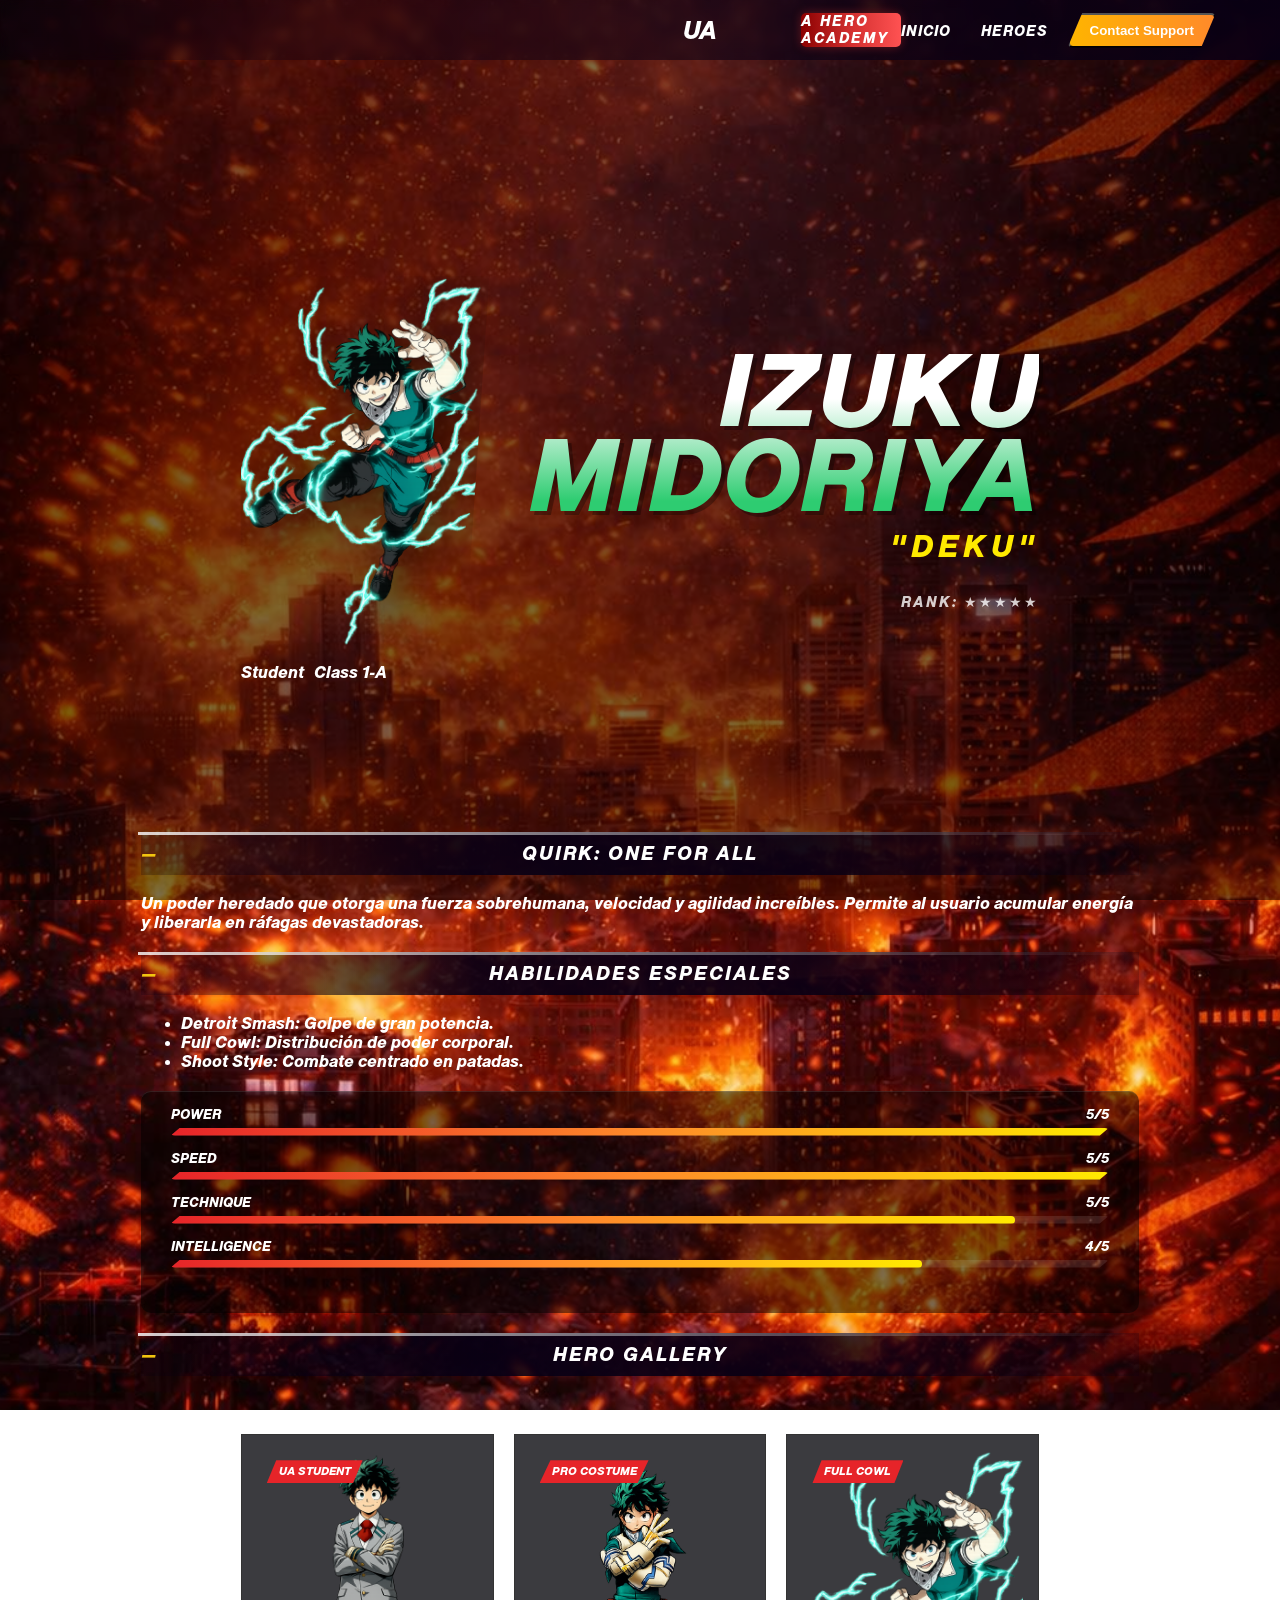
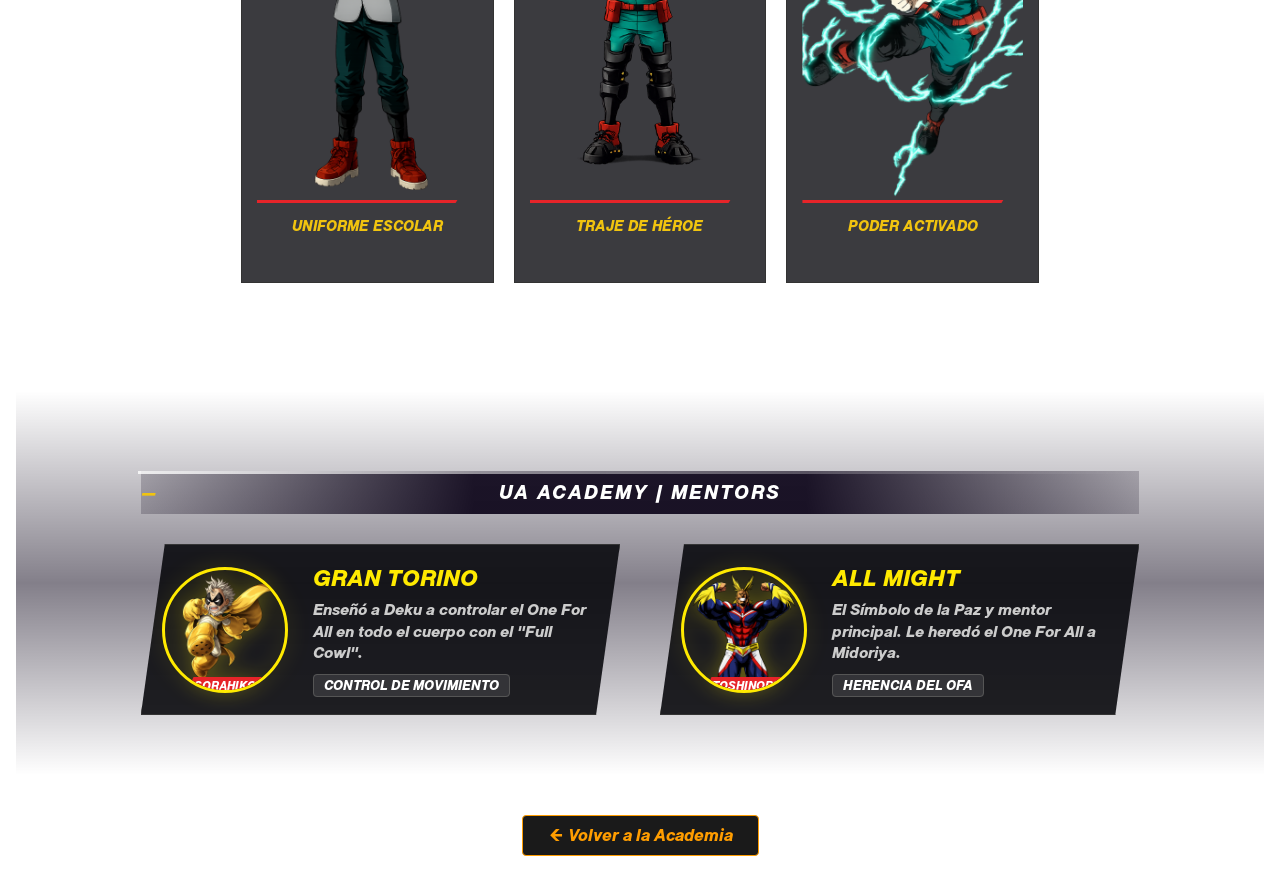
==== commit e71c42dd: "jij" ====
--- a/deku.html
+++ b/deku.html
@@ -50,9 +50,7 @@
               agilidad increíbles. Permite al usuario acumular energía y
               liberarla en ráfagas devastadoras.
             </p>
-            <hr style="border: 0.5px solid #333; margin: 15px 0" />
-            <h4>Mentor / Maestro</h4>
-            <p><strong>All Might</strong> (Toshinori Yagi)</p>
+          
           </div>
 
        <div class="detail-card">
--- a/styles.css
+++ b/styles.css
@@ -152,7 +152,7 @@
 .UA {
   font-size: 24px;
   padding: 2px 8px;
-  color: #1a1a1a;
+  color: #ffffff;
   border-radius: 4px;
 }
 .aHero {
